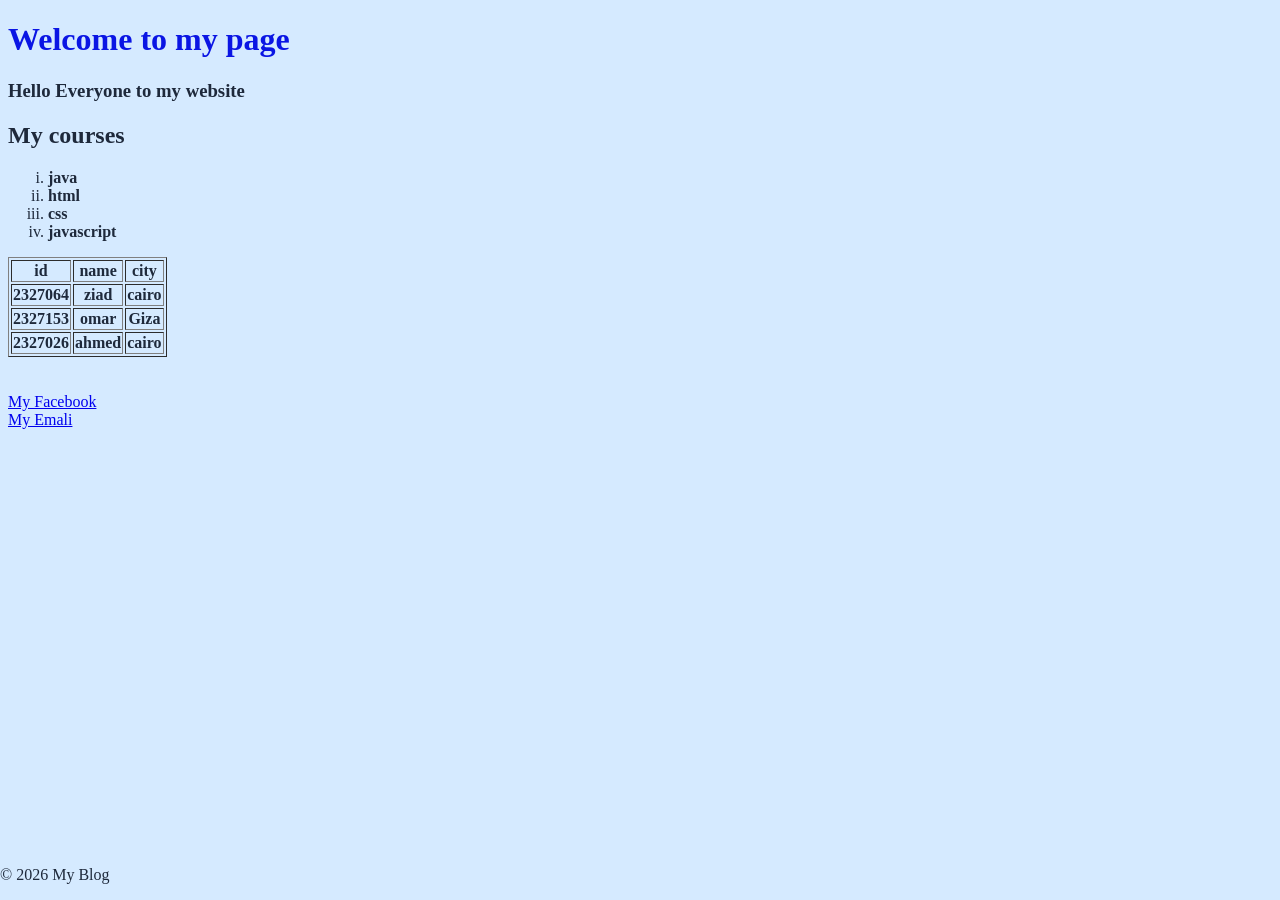
==== about.html @ 9ce2fa90 "Initial commit: add HTML and CSS" ====
<!DOCTYPE html>
<html lang="en,ar">

<head>
    <title> ziad's page2 </title>    
    <meta charset="UTF-8">
    <link rel="stylesheet" href="css/style.css">
</head>

<body>

   <header>
    <h1> Welcome to my page </h1>
   </header>
     
   <main>
      <h3> Hello Everyone to my website </h3>

<h2> My courses</h2>
<ol type = "i">
    <li> <strong> java </strong>  </li>
    <li> <strong> html</strong> </li>
    <li> <strong> css </strong> </li>
    <li> <strong> javascript </strong> </li>
</ol>

   <table border = "1">
    <tr>
        <th> id </th>
        <th> name </th>
        <th> city </th>
    </tr>
    <tr>
        <th> 2327064 </th>
        <th> ziad </th>
        <th> cairo </th>
    </tr>
    <tr>
        <th> 2327153 </th>
        <th> omar </th>
        <th> Giza </th>
    </tr>
    <tr>
        <th> 2327026 </th>
        <th> ahmed </th>
        <th> cairo </th>
    </tr>
   </table>

<br><br>

     <a  target = "_blank" href = "www.facebook.com"> My Facebook </a>
     <br>
     <a  target = "_blank" href = "www.facebook.com"> My Emali </a>
   </main>



   <footer>
        <p> &copy; 2026 My Blog </p> 
   </footer>
       
       
</body>

</html>
---- css/style.css ----
body{
 
    background-color: #d5eaff;
    color: #1e293b;
}
h1{
    
color: rgb(10, 21, 228) ;
}
footer{
    position: fixed;
    bottom : 0 ;
    left: 0;
}
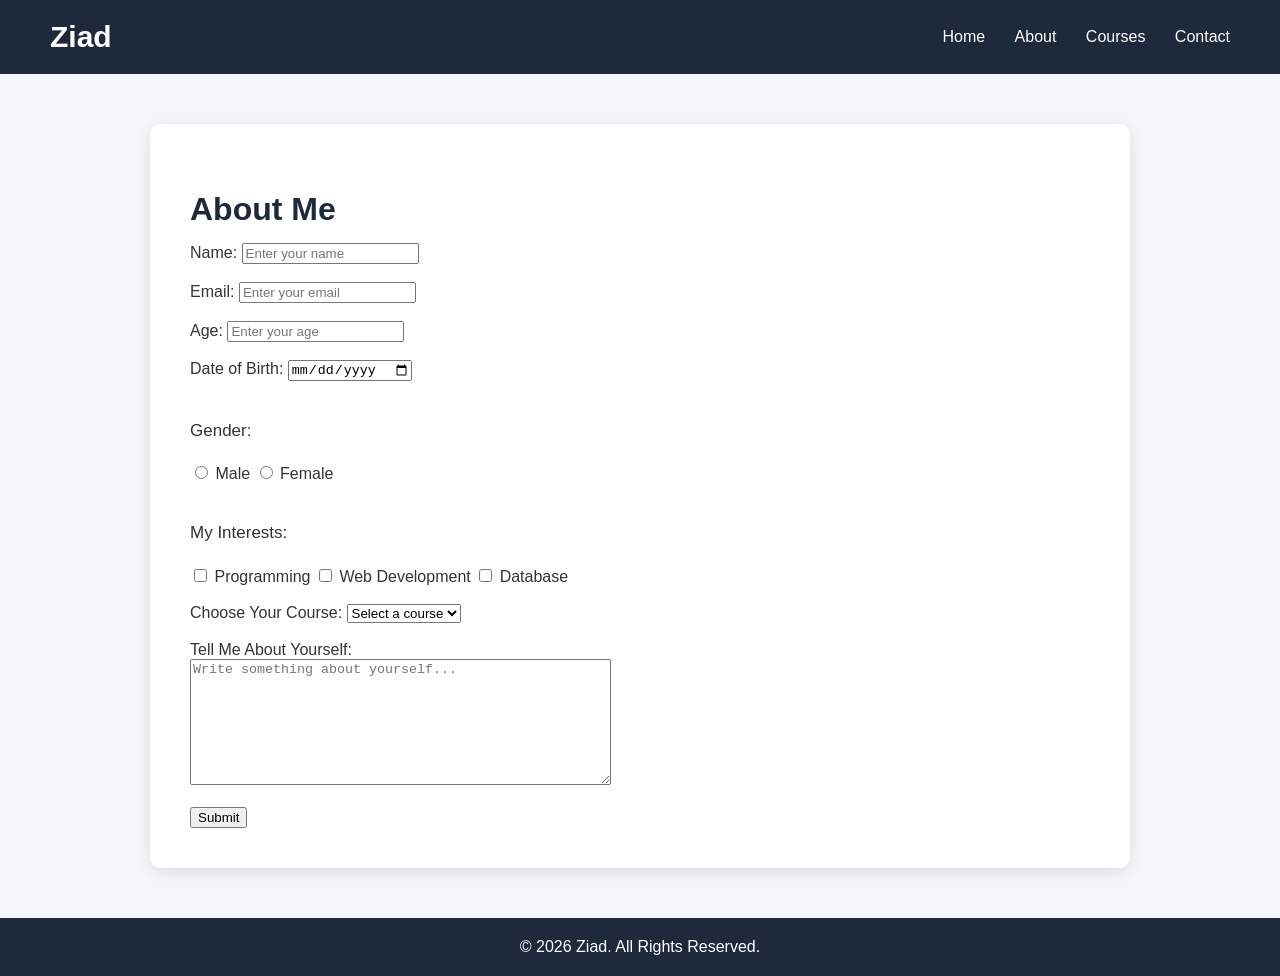
==== commit ce1fcacf: "Update website" ====
--- a/about.html
+++ b/about.html
@@ -1,66 +1,112 @@
 <!DOCTYPE html>
-<html lang="en,ar">
+<html lang="en">
 
 <head>
-    <title> ziad's page2 </title>    
     <meta charset="UTF-8">
+    <meta name="viewport" content="width=device-width, initial-scale=1.0">
+    <title>About Ziad</title>
     <link rel="stylesheet" href="css/style.css">
 </head>
 
 <body>
 
-   <header>
-    <h1> Welcome to my page </h1>
-   </header>
-     
-   <main>
-      <h3> Hello Everyone to my website </h3>
+    <header>
+        <h1>Ziad</h1>
 
-<h2> My courses</h2>
-<ol type = "i">
-    <li> <strong> java </strong>  </li>
-    <li> <strong> html</strong> </li>
-    <li> <strong> css </strong> </li>
-    <li> <strong> javascript </strong> </li>
-</ol>
+        <nav>
+            <a href="index.html">Home</a>
+            <a href="about.html">About</a>
+            <a href="#">Courses</a>
+            <a href="#">Contact</a>
+        </nav>
+    </header>
 
-   <table border = "1">
-    <tr>
-        <th> id </th>
-        <th> name </th>
-        <th> city </th>
-    </tr>
-    <tr>
-        <th> 2327064 </th>
-        <th> ziad </th>
-        <th> cairo </th>
-    </tr>
-    <tr>
-        <th> 2327153 </th>
-        <th> omar </th>
-        <th> Giza </th>
-    </tr>
-    <tr>
-        <th> 2327026 </th>
-        <th> ahmed </th>
-        <th> cairo </th>
-    </tr>
-   </table>
+    <section>
 
-<br><br>
+        <h2>About Me</h2>
 
-     <a  target = "_blank" href = "www.facebook.com"> My Facebook </a>
-     <br>
-     <a  target = "_blank" href = "www.facebook.com"> My Emali </a>
-   </main>
+        <form>
 
+            <label for="name">Name:</label>
+            <input type="text" id="name" name="name" placeholder="Enter your name">
 
+            <br><br>
 
-   <footer>
-        <p> &copy; 2026 My Blog </p> 
-   </footer>
-       
-       
+            <label for="email">Email:</label>
+            <input type="email" id="email" name="email" placeholder="Enter your email">
+
+            <br><br>
+
+            <label for="age">Age:</label>
+            <input type="number" id="age" name="age" placeholder="Enter your age">
+
+            <br><br>
+
+            <label for="date">Date of Birth:</label>
+            <input type="date" id="date" name="date">
+
+            <br><br>
+
+            <p>Gender:</p>
+
+            <input type="radio" id="male" name="gender" value="male">
+            <label for="male">Male</label>
+
+            <input type="radio" id="female" name="gender" value="female">
+            <label for="female">Female</label>
+
+            <br><br>
+
+            <p>My Interests:</p>
+
+            <input type="checkbox" id="programming" name="interest" value="programming">
+            <label for="programming">Programming</label>
+
+            <input type="checkbox" id="web" name="interest" value="web">
+            <label for="web">Web Development</label>
+
+            <input type="checkbox" id="database" name="interest" value="database">
+            <label for="database">Database</label>
+
+            <br><br>
+
+            <label for="course">Choose Your Course:</label>
+
+            <select id="course" name="course">
+                <option value="">Select a course</option>
+                <option value="java">Java</option>
+                <option value="html">HTML</option>
+                <option value="css">CSS</option>
+                <option value="database">Database</option>
+                <option value="algorithm">Algorithm</option>
+                <option value="data-structure">Data Structure</option>
+            </select>
+
+            <br><br>
+
+            <label for="message">Tell Me About Yourself:</label>
+
+            <br>
+
+            <textarea
+                id="message"
+                name="message"
+                rows="8"
+                cols="50"
+                placeholder="Write something about yourself..."></textarea>
+
+            <br><br>
+
+            <input type="submit" value="Submit">
+
+        </form>
+
+    </section>
+
+    <footer>
+        <p>&copy; 2026 Ziad. All Rights Reserved.</p>
+    </footer>
+
 </body>
 
 </html>
--- a/css/style.css
+++ b/css/style.css
@@ -1,17 +1,93 @@
-body{
- 
-    background-color: #d5eaff;
-    color: #1e293b;
-}
-h1{
-    
-color: rgb(10, 21, 228) ;
-}
-footer{
-    position: fixed;
-    bottom : 0 ;
-    left: 0;
+body {
+    margin: 0;
+    font-family: Arial, sans-serif;
+    background-color: #f4f6f8;
+    color: #333;
 }
 
+header {
+    background-color: #1e293b;
+    color: white;
+    padding: 20px 50px;
+    display: flex;
+    justify-content: space-between;
+    align-items: center;
+}
 
-    +header h1 {
+    margin: 0;
+    font-size: 30px;
+}
+
+nav a {
+    color: white;
+    text-decoration: none;
+    margin-left: 25px;
+    font-size: 16px;
+}
+
+nav a:hover {
+    color: #38bdf8;
+}
+
+section {
+    width: 80%;
+    max-width: 900px;
+    margin: 50px auto;
+    background-color: white;
+    padding: 40px;
+    border-radius: 10px;
+    box-shadow: 0 4px 15px rgba(0, 0, 0, 0.1);
+}
+
+section h2 {
+    font-size: 32px;
+    color: #1e293b;
+    margin-bottom: 15px;
+}
+
+section h3 {
+    color: #2563eb;
+    margin-top: 30px;
+}
+
+section p {
+    line-height: 1.8;
+    font-size: 17px;
+}
+
+ul {
+    padding-left: 25px;
+}
+
+li {
+    margin-bottom: 10px;
+    font-size: 16px;
+}
+
+button {
+    background-color: #2563eb;
+    color: white;
+    border: none;
+    padding: 12px 25px;
+    margin-top: 20px;
+    border-radius: 6px;
+    cursor: pointer;
+    font-size: 16px;
+}
+
+button:hover {
+    background-color: #1d4ed8;
+}
+
+footer {
+    background-color: #1e293b;
+    color: white;
+    text-align: center;
+    padding: 20px;
+    margin-top: 50px;
+}
+
+footer p {
+    margin: 0;
+}
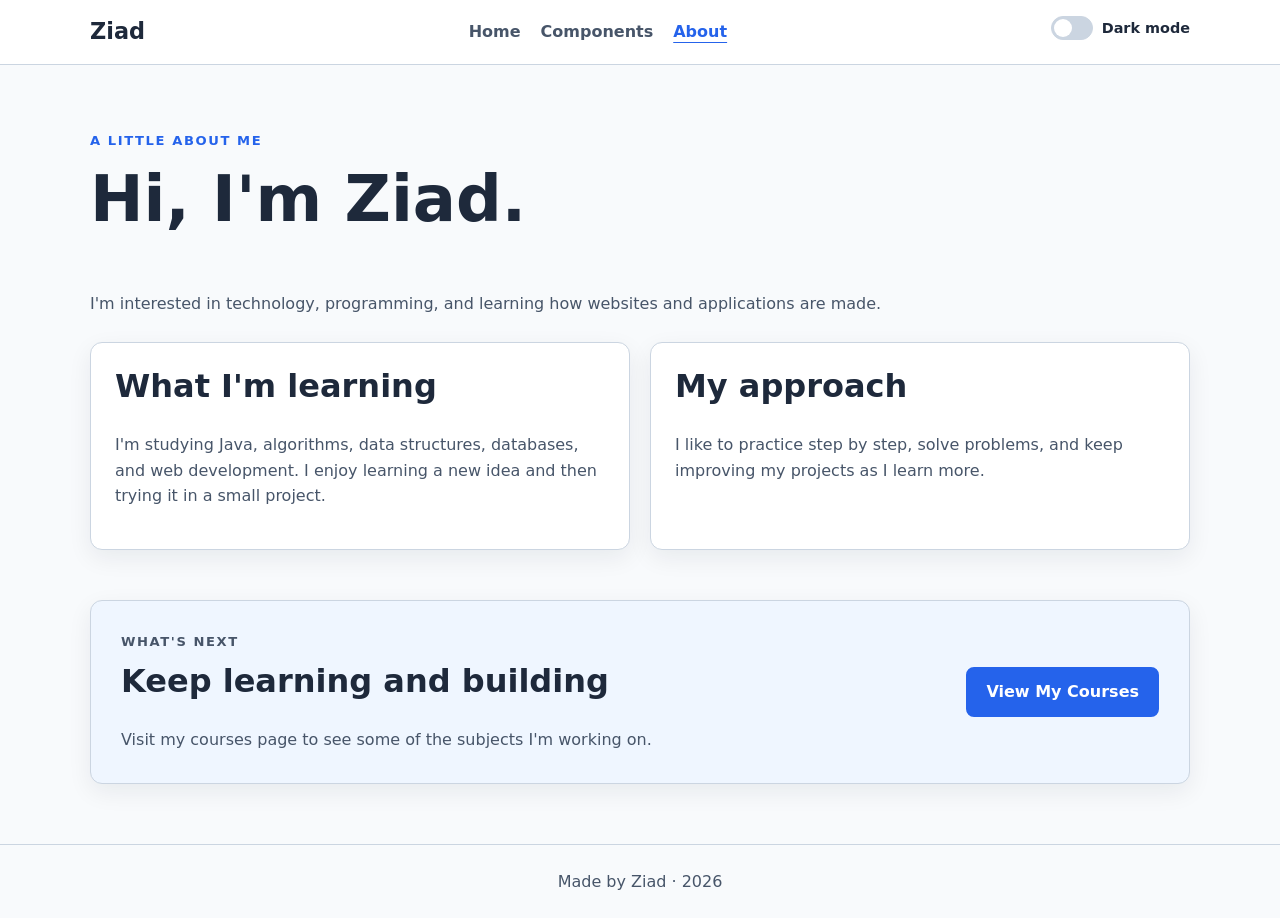
==== commit 503adda6: "Initial commit: add HTML and CSS" ====
--- a/about.html
+++ b/about.html
@@ -1,112 +1,80 @@
 <!DOCTYPE html>
 <html lang="en">
+<head>
+  <meta charset="UTF-8">
+  <meta name="viewport" content="width=device-width, initial-scale=1">
+  <meta name="description" content="Learn more about Ziad and his interests.">
+  <title>Ziad | About Me</title>
+  <link rel="stylesheet" href="css/style.css">
+</head>
+<body>
+  <header class="site-header">
+    <a class="logo" href="index.html">Ziad</a>
 
-<head>
-    <meta charset="UTF-8">
-    <meta name="viewport" content="width=device-width, initial-scale=1.0">
-    <title>About Ziad</title>
-    <link rel="stylesheet" href="css/style.css">
-</head>
+    <nav aria-label="Main navigation">
+      <ul>
+        <li><a href="index.html">Home</a></li>
+        <li><a href="component.html">Components</a></li>
+        <li><a class="active" aria-current="page" href="about.html">About</a></li>
+      </ul>
+    </nav>
 
-<body>
+    <div class="theme-control">
+      <input type="checkbox" id="theme-toggle">
+      <label for="theme-toggle">
+        <span class="switch" aria-hidden="true"></span>
+        <span>Dark mode</span>
+      </label>
+    </div>
+  </header>
 
-    <header>
-        <h1>Ziad</h1>
-
-        <nav>
-            <a href="index.html">Home</a>
-            <a href="about.html">About</a>
-            <a href="#">Courses</a>
-            <a href="#">Contact</a>
-        </nav>
-    </header>
-
-    <section>
-
-        <h2>About Me</h2>
-
-        <form>
-
-            <label for="name">Name:</label>
-            <input type="text" id="name" name="name" placeholder="Enter your name">
-
-            <br><br>
-
-            <label for="email">Email:</label>
-            <input type="email" id="email" name="email" placeholder="Enter your email">
-
-            <br><br>
-
-            <label for="age">Age:</label>
-            <input type="number" id="age" name="age" placeholder="Enter your age">
-
-            <br><br>
-
-            <label for="date">Date of Birth:</label>
-            <input type="date" id="date" name="date">
-
-            <br><br>
-
-            <p>Gender:</p>
-
-            <input type="radio" id="male" name="gender" value="male">
-            <label for="male">Male</label>
-
-            <input type="radio" id="female" name="gender" value="female">
-            <label for="female">Female</label>
-
-            <br><br>
-
-            <p>My Interests:</p>
-
-            <input type="checkbox" id="programming" name="interest" value="programming">
-            <label for="programming">Programming</label>
-
-            <input type="checkbox" id="web" name="interest" value="web">
-            <label for="web">Web Development</label>
-
-            <input type="checkbox" id="database" name="interest" value="database">
-            <label for="database">Database</label>
-
-            <br><br>
-
-            <label for="course">Choose Your Course:</label>
-
-            <select id="course" name="course">
-                <option value="">Select a course</option>
-                <option value="java">Java</option>
-                <option value="html">HTML</option>
-                <option value="css">CSS</option>
-                <option value="database">Database</option>
-                <option value="algorithm">Algorithm</option>
-                <option value="data-structure">Data Structure</option>
-            </select>
-
-            <br><br>
-
-            <label for="message">Tell Me About Yourself:</label>
-
-            <br>
-
-            <textarea
-                id="message"
-                name="message"
-                rows="8"
-                cols="50"
-                placeholder="Write something about yourself..."></textarea>
-
-            <br><br>
-
-            <input type="submit" value="Submit">
-
-        </form>
-
+  <main class="container page-content">
+    <section class="page-heading">
+      <p class="eyebrow">A little about me</p>
+      <h1>Hi, I'm Ziad.</h1>
+      <p>
+        I'm interested in technology, programming, and learning how websites
+        and applications are made.
+      </p>
     </section>
 
-    <footer>
-        <p>&copy; 2026 Ziad. All Rights Reserved.</p>
-    </footer>
+    <section class="about-grid">
+      <article class="card">
+        <h2>What I'm learning</h2>
+        <p>
+          I'm studying Java, algorithms, data structures, databases, and
+          web development. I enjoy learning a new idea and then trying it
+          in a small project.
+        </p>
+      </article>
 
+      <article class="card">
+        <h2>My approach</h2>
+        <p>
+          I like to practice step by step, solve problems, and keep improving
+          my projects as I learn more.
+        </p>
+      </article>
+    </section>
+
+    <section class="content-section">
+      <div class="card feature-card">
+        <div>
+          <p class="eyebrow">What's next</p>
+          <h2>Keep learning and building</h2>
+          <p>
+            Visit my courses page to see some of the subjects I'm working on.
+          </p>
+        </div>
+        <a class="btn" href="index.html#courses">View My Courses</a>
+      </div>
+    </section>
+  </main>
+
+  <footer class="site-footer">
+    <div class="container">
+      <p>Made by Ziad · 2026</p>
+    </div>
+  </footer>
 </body>
-
 </html>
--- a/css/style.css
+++ b/css/style.css
@@ -1,93 +1,454 @@
+:root {
+  --primary: #2563eb;
+  --primary-dark: #1d4ed8;
+  --bg: #f8fafc;
+  --surface: #ffffff;
+  --text: #1e293b;
+  --muted: #475569;
+  --border: #cbd5e1;
+  --soft-blue: #eff6ff;
+  --radius: 12px;
+  --space: 16px;
+  --shadow: 0 8px 24px rgb(15 23 42 / 7%);
+}
+
+* {
+  box-sizing: border-box;
+}
+
+html {
+  scroll-behavior: smooth;
+}
+
 body {
-    margin: 0;
-    font-family: Arial, sans-serif;
-    background-color: #f4f6f8;
-    color: #333;
-}
-
-header {
-    background-color: #1e293b;
-    color: white;
-    padding: 20px 50px;
-    display: flex;
-    justify-content: space-between;
-    align-items: center;
-}
-
-header h1 {
-    margin: 0;
-    font-size: 30px;
-}
-
-nav a {
-    color: white;
-    text-decoration: none;
-    margin-left: 25px;
-    font-size: 16px;
-}
-
-nav a:hover {
-    color: #38bdf8;
-}
-
-section {
-    width: 80%;
-    max-width: 900px;
-    margin: 50px auto;
-    background-color: white;
-    padding: 40px;
-    border-radius: 10px;
-    box-shadow: 0 4px 15px rgba(0, 0, 0, 0.1);
-}
-
-section h2 {
-    font-size: 32px;
-    color: #1e293b;
-    margin-bottom: 15px;
-}
-
-section h3 {
-    color: #2563eb;
-    margin-top: 30px;
-}
-
-section p {
-    line-height: 1.8;
-    font-size: 17px;
-}
-
-ul {
-    padding-left: 25px;
-}
-
-li {
-    margin-bottom: 10px;
-    font-size: 16px;
-}
-
-button {
-    background-color: #2563eb;
-    color: white;
-    border: none;
-    padding: 12px 25px;
-    margin-top: 20px;
-    border-radius: 6px;
-    cursor: pointer;
-    font-size: 16px;
-}
-
-button:hover {
-    background-color: #1d4ed8;
-}
-
-footer {
-    background-color: #1e293b;
-    color: white;
-    text-align: center;
-    padding: 20px;
-    margin-top: 50px;
-}
-
-footer p {
-    margin: 0;
+  margin: 0;
+  background: var(--bg);
+  color: var(--text);
+  font-family: system-ui, -apple-system, "Segoe UI", sans-serif;
+  line-height: 1.6;
+}
+
+h1,
+h2,
+h3,
+p {
+  margin-top: 0;
+}
+
+h1,
+h2,
+h3 {
+  line-height: 1.2;
+}
+
+h1 {
+  font-size: clamp(2.2rem, 5vw, 4rem);
+}
+
+h2 {
+  font-size: clamp(1.5rem, 3vw, 2rem);
+}
+
+.container {
+  width: min(100% - 2 * var(--space), 1100px);
+  margin-inline: auto;
+}
+
+/* Header and navigation */
+.site-header {
+  display: flex;
+  align-items: center;
+  justify-content: space-between;
+  flex-wrap: wrap;
+  gap: 18px;
+  padding: 14px max(var(--space), calc((100% - 1100px) / 2));
+  border-bottom: 1px solid var(--border);
+  background: var(--surface);
+}
+
+.logo {
+  color: var(--text);
+  font-size: 1.4rem;
+  font-weight: 800;
+  text-decoration: none;
+}
+
+.site-header ul {
+  display: flex;
+  flex-wrap: wrap;
+  gap: 20px;
+  margin: 0;
+  padding: 0;
+  list-style: none;
+}
+
+.site-header nav a {
+  color: var(--muted);
+  font-weight: 600;
+  text-decoration: none;
+}
+
+.site-header nav a:hover,
+.site-header nav a.active {
+  color: var(--primary);
+  text-decoration: underline;
+  text-underline-offset: 5px;
+}
+
+/* Light and dark mode toggle */
+.theme-control input {
+  position: absolute;
+  width: 1px;
+  height: 1px;
+  overflow: hidden;
+  clip: rect(0, 0, 0, 0);
+  white-space: nowrap;
+  clip-path: inset(50%);
+}
+
+.theme-control label {
+  display: inline-flex;
+  align-items: center;
+  gap: 9px;
+  color: var(--text);
+  font-size: 0.9rem;
+  font-weight: 600;
+  cursor: pointer;
+}
+
+.switch {
+  position: relative;
+  width: 42px;
+  height: 24px;
+  border: 1px solid var(--border);
+  border-radius: 999px;
+  background: var(--border);
+  transition: background 0.2s;
+}
+
+.switch::after {
+  position: absolute;
+  top: 2px;
+  left: 2px;
+  width: 18px;
+  height: 18px;
+  border-radius: 50%;
+  background: #fff;
+  content: "";
+  transition: transform 0.2s;
+}
+
+#theme-toggle:checked + label .switch {
+  background: var(--primary);
+}
+
+#theme-toggle:checked + label .switch::after {
+  transform: translateX(18px);
+}
+
+#theme-toggle:focus-visible + label {
+  outline: 3px solid #f59e0b;
+  outline-offset: 5px;
+  border-radius: 4px;
+}
+
+/* Theme variables: checkbox enables dark mode without JavaScript */
+body:has(#theme-toggle:checked) {
+  --primary: #93c5fd;
+  --primary-dark: #bfdbfe;
+  --bg: #111827;
+  --surface: #1f2937;
+  --text: #f1f5f9;
+  --muted: #cbd5e1;
+  --border: #475569;
+  --soft-blue: #1e3a5f;
+  --shadow: 0 8px 24px rgb(0 0 0 / 25%);
+}
+
+@media (prefers-color-scheme: dark) {
+  body:not(:has(#theme-toggle:checked)) {
+    --primary: #93c5fd;
+    --primary-dark: #bfdbfe;
+    --bg: #111827;
+    --surface: #1f2937;
+    --text: #f1f5f9;
+    --muted: #cbd5e1;
+    --border: #475569;
+    --soft-blue: #1e3a5f;
+    --shadow: 0 8px 24px rgb(0 0 0 / 25%);
+  }
+}
+
+/* Homepage */
+.hero {
+  padding: 76px 0 54px;
+}
+
+.eyebrow {
+  margin-bottom: 10px;
+  color: var(--primary);
+  font-size: 0.82rem;
+  font-weight: 800;
+  letter-spacing: 0.12em;
+  text-transform: uppercase;
+}
+
+.hero h1 {
+  max-width: 750px;
+  margin-bottom: 18px;
+}
+
+.hero-text {
+  max-width: 620px;
+  color: var(--muted);
+  font-size: 1.1rem;
+}
+
+.actions {
+  display: flex;
+  flex-wrap: wrap;
+  gap: 12px;
+  margin-top: 26px;
+}
+
+.content-section {
+  margin: 42px 0;
+}
+
+.section-heading {
+  margin-bottom: 20px;
+}
+
+.section-heading > p:last-child,
+.page-heading > p:last-child {
+  color: var(--muted);
+}
+
+/* Buttons */
+.btn {
+  display: inline-block;
+  padding: 10px 18px;
+  border: 2px solid var(--primary);
+  border-radius: 8px;
+  background: var(--primary);
+  color: #fff;
+  font: inherit;
+  font-weight: 700;
+  text-align: center;
+  text-decoration: none;
+  cursor: pointer;
+  transition: background 0.15s, border-color 0.15s, transform 0.15s;
+}
+
+.btn:hover:not(:disabled),
+.btn.is-hover {
+  border-color: var(--primary-dark);
+  background: var(--primary-dark);
+  color: #fff;
+  transform: translateY(-1px);
+}
+
+.btn:focus-visible,
+.site-header a:focus-visible,
+.table-wrap:focus-visible {
+  outline: 3px solid #f59e0b;
+  outline-offset: 3px;
+}
+
+.btn:disabled {
+  border-color: #cbd5e1;
+  background: #e2e8f0;
+  color: #334155;
+  cursor: not-allowed;
+}
+
+.btn-outline {
+  background: transparent;
+  color: var(--primary);
+}
+
+.btn-outline:hover:not(:disabled) {
+  background: var(--primary);
+  color: #fff;
+}
+
+/* Course grid and cards */
+.course-grid {
+  display: grid;
+  grid-template-columns: repeat(3, minmax(0, 1fr));
+  gap: 20px;
+}
+
+.card {
+  padding: 24px;
+  border: 1px solid var(--border);
+  border-radius: var(--radius);
+  background: var(--surface);
+  box-shadow: var(--shadow);
+}
+
+.course-card {
+  min-height: 200px;
+}
+
+.course-card p,
+.card p {
+  color: var(--muted);
+}
+
+.course-number {
+  display: inline-block;
+  margin-bottom: 16px;
+  color: var(--primary);
+  font-size: 0.8rem;
+  font-weight: 800;
+  letter-spacing: 0.08em;
+}
+
+.feature-card {
+  display: flex;
+  align-items: center;
+  justify-content: space-between;
+  gap: 24px;
+  margin: 50px 0;
+  padding: 30px;
+  border: 1px solid var(--border);
+  border-radius: var(--radius);
+  background: var(--soft-blue);
+}
+
+.feature-card p:last-child {
+  margin-bottom: 0;
+  color: var(--muted);
+}
+
+.page-content {
+  min-height: 70vh;
+  padding-top: 30px;
+}
+
+.page-heading {
+  padding: 35px 0 10px;
+}
+
+.component-row {
+  display: flex;
+  flex-wrap: wrap;
+  align-items: center;
+  gap: 18px;
+}
+
+.component-row .label {
+  margin: 8px 0 0;
+}
+
+.label {
+  color: var(--muted);
+  font-size: 0.9rem;
+}
+
+.sample-card {
+  max-width: 380px;
+}
+
+/* Responsive table */
+.table-wrap {
+  overflow-x: auto;
+  border: 1px solid var(--border);
+  border-radius: var(--radius);
+  background: var(--surface);
+}
+
+table {
+  width: 100%;
+  min-width: 520px;
+  border-collapse: collapse;
+}
+
+th,
+td {
+  padding: 13px 16px;
+  text-align: left;
+}
+
+th {
+  background: var(--primary);
+  color: #fff;
+  white-space: nowrap;
+}
+
+tbody tr:nth-child(even) {
+  background: var(--bg);
+}
+
+tbody tr:hover {
+  background: var(--soft-blue);
+}
+
+.badge {
+  display: inline-block;
+  padding: 3px 10px;
+  border-radius: 999px;
+  background: #dcfce7;
+  color: #14532d;
+  font-size: 0.85rem;
+  font-weight: 700;
+}
+
+.badge-planned {
+  background: #fef3c7;
+  color: #78350f;
+}
+
+/* About page */
+.about-grid {
+  display: grid;
+  grid-template-columns: repeat(2, minmax(0, 1fr));
+  gap: 20px;
+}
+
+/* Footer */
+.site-footer {
+  margin-top: 60px;
+  padding: 24px 0;
+  border-top: 1px solid var(--border);
+  color: var(--muted);
+  text-align: center;
+}
+
+.site-footer p {
+  margin: 0;
+}
+
+/* Tablet: two course columns */
+@media (min-width: 701px) and (max-width: 999px) {
+  .course-grid {
+    grid-template-columns: repeat(2, minmax(0, 1fr));
+  }
+}
+
+/* Mobile: one course column */
+@media (max-width: 700px) {
+  .site-header {
+    align-items: flex-start;
+    flex-direction: column;
+  }
+
+  .site-header ul {
+    gap: 12px 18px;
+  }
+
+  .course-grid,
+  .about-grid {
+    grid-template-columns: 1fr;
+  }
+
+  .hero {
+    padding-top: 48px;
+  }
+
+  .feature-card {
+    align-items: flex-start;
+    flex-direction: column;
+  }
 }
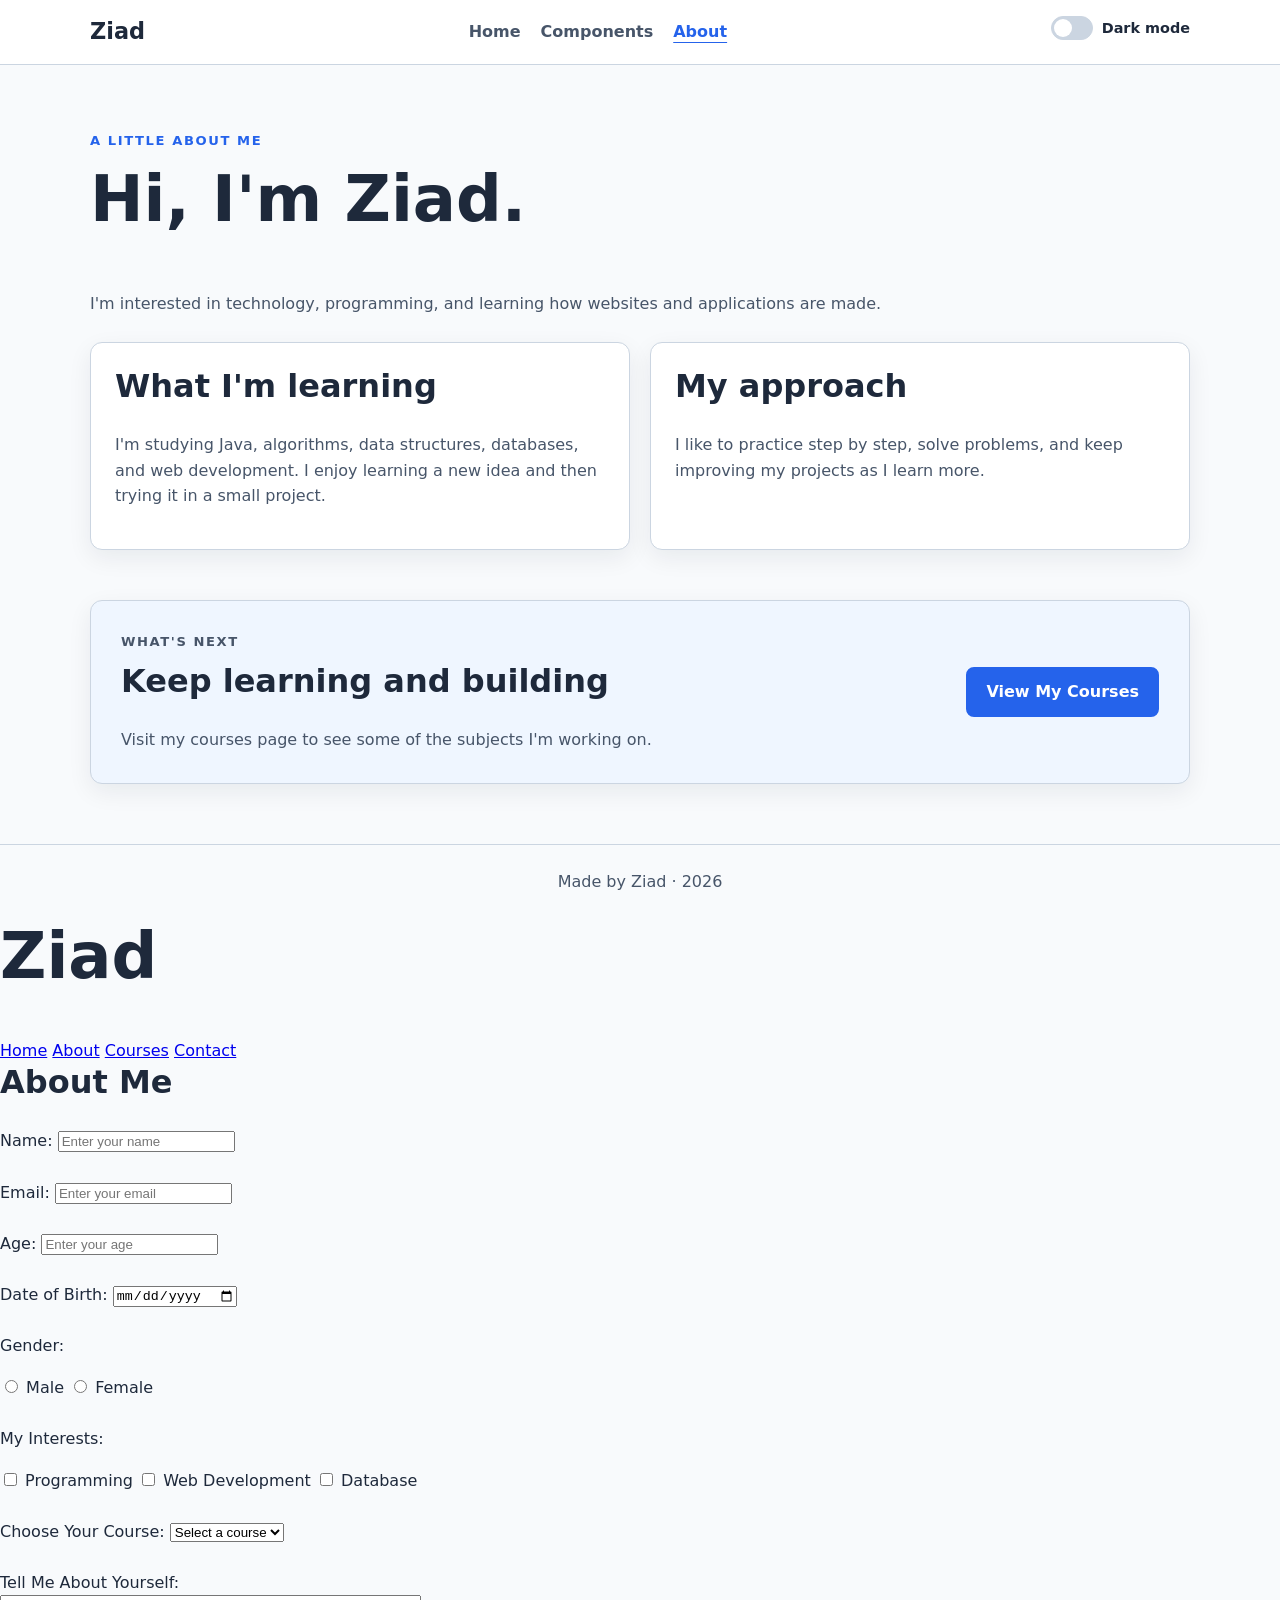
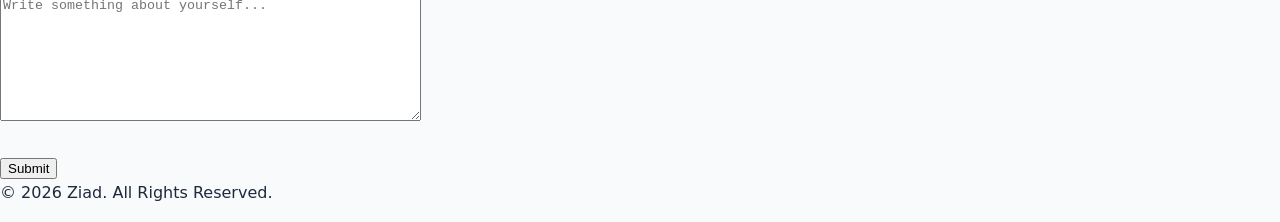
==== commit 5f84c09b: "Update project files" ====
--- a/about.html
+++ b/about.html
@@ -1,5 +1,6 @@
 <!DOCTYPE html>
 <html lang="en">
+
 <head>
   <meta charset="UTF-8">
   <meta name="viewport" content="width=device-width, initial-scale=1">
@@ -77,4 +78,113 @@
     </div>
   </footer>
 </body>
+
+<head>
+    <meta charset="UTF-8">
+    <meta name="viewport" content="width=device-width, initial-scale=1.0">
+    <title>About Ziad</title>
+    <link rel="stylesheet" href="css/style.css">
+</head>
+
+<body>
+
+    <header>
+        <h1>Ziad</h1>
+
+        <nav>
+            <a href="index.html">Home</a>
+            <a href="about.html">About</a>
+            <a href="#">Courses</a>
+            <a href="#">Contact</a>
+        </nav>
+    </header>
+
+    <section>
+
+        <h2>About Me</h2>
+
+        <form>
+
+            <label for="name">Name:</label>
+            <input type="text" id="name" name="name" placeholder="Enter your name">
+
+            <br><br>
+
+            <label for="email">Email:</label>
+            <input type="email" id="email" name="email" placeholder="Enter your email">
+
+            <br><br>
+
+            <label for="age">Age:</label>
+            <input type="number" id="age" name="age" placeholder="Enter your age">
+
+            <br><br>
+
+            <label for="date">Date of Birth:</label>
+            <input type="date" id="date" name="date">
+
+            <br><br>
+
+            <p>Gender:</p>
+
+            <input type="radio" id="male" name="gender" value="male">
+            <label for="male">Male</label>
+
+            <input type="radio" id="female" name="gender" value="female">
+            <label for="female">Female</label>
+
+            <br><br>
+
+            <p>My Interests:</p>
+
+            <input type="checkbox" id="programming" name="interest" value="programming">
+            <label for="programming">Programming</label>
+
+            <input type="checkbox" id="web" name="interest" value="web">
+            <label for="web">Web Development</label>
+
+            <input type="checkbox" id="database" name="interest" value="database">
+            <label for="database">Database</label>
+
+            <br><br>
+
+            <label for="course">Choose Your Course:</label>
+
+            <select id="course" name="course">
+                <option value="">Select a course</option>
+                <option value="java">Java</option>
+                <option value="html">HTML</option>
+                <option value="css">CSS</option>
+                <option value="database">Database</option>
+                <option value="algorithm">Algorithm</option>
+                <option value="data-structure">Data Structure</option>
+            </select>
+
+            <br><br>
+
+            <label for="message">Tell Me About Yourself:</label>
+
+            <br>
+
+            <textarea
+                id="message"
+                name="message"
+                rows="8"
+                cols="50"
+                placeholder="Write something about yourself..."></textarea>
+
+            <br><br>
+
+            <input type="submit" value="Submit">
+
+        </form>
+
+    </section>
+
+    <footer>
+        <p>&copy; 2026 Ziad. All Rights Reserved.</p>
+    </footer>
+
+</body>
+
 </html>
--- a/css/style.css
+++ b/css/style.css
@@ -53,8 +53,6 @@
   width: min(100% - 2 * var(--space), 1100px);
   margin-inline: auto;
 }
-
-/* Header and navigation */
 .site-header {
   display: flex;
   align-items: center;
@@ -95,7 +93,6 @@
   text-underline-offset: 5px;
 }
 
-/* Light and dark mode toggle */
 .theme-control input {
   position: absolute;
   width: 1px;
@@ -152,7 +149,6 @@
   border-radius: 4px;
 }
 
-/* Theme variables: checkbox enables dark mode without JavaScript */
 body:has(#theme-toggle:checked) {
   --primary: #93c5fd;
   --primary-dark: #bfdbfe;
@@ -179,7 +175,6 @@
   }
 }
 
-/* Homepage */
 .hero {
   padding: 76px 0 54px;
 }
@@ -224,7 +219,6 @@
   color: var(--muted);
 }
 
-/* Buttons */
 .btn {
   display: inline-block;
   padding: 10px 18px;
@@ -272,7 +266,6 @@
   color: #fff;
 }
 
-/* Course grid and cards */
 .course-grid {
   display: grid;
   grid-template-columns: repeat(3, minmax(0, 1fr));
@@ -351,7 +344,7 @@
   max-width: 380px;
 }
 
-/* Responsive table */
+
 .table-wrap {
   overflow-x: auto;
   border: 1px solid var(--border);
@@ -400,14 +393,13 @@
   color: #78350f;
 }
 
-/* About page */
+
 .about-grid {
   display: grid;
   grid-template-columns: repeat(2, minmax(0, 1fr));
   gap: 20px;
 }
 
-/* Footer */
 .site-footer {
   margin-top: 60px;
   padding: 24px 0;
@@ -420,14 +412,12 @@
   margin: 0;
 }
 
-/* Tablet: two course columns */
 @media (min-width: 701px) and (max-width: 999px) {
   .course-grid {
     grid-template-columns: repeat(2, minmax(0, 1fr));
   }
 }
 
-/* Mobile: one course column */
 @media (max-width: 700px) {
   .site-header {
     align-items: flex-start;
--- a/css/style.css
+++ b/css/style.css
@@ -53,8 +53,6 @@
   width: min(100% - 2 * var(--space), 1100px);
   margin-inline: auto;
 }
-
-/* Header and navigation */
 .site-header {
   display: flex;
   align-items: center;
@@ -95,7 +93,6 @@
   text-underline-offset: 5px;
 }
 
-/* Light and dark mode toggle */
 .theme-control input {
   position: absolute;
   width: 1px;
@@ -152,7 +149,6 @@
   border-radius: 4px;
 }
 
-/* Theme variables: checkbox enables dark mode without JavaScript */
 body:has(#theme-toggle:checked) {
   --primary: #93c5fd;
   --primary-dark: #bfdbfe;
@@ -179,7 +175,6 @@
   }
 }
 
-/* Homepage */
 .hero {
   padding: 76px 0 54px;
 }
@@ -224,7 +219,6 @@
   color: var(--muted);
 }
 
-/* Buttons */
 .btn {
   display: inline-block;
   padding: 10px 18px;
@@ -272,7 +266,6 @@
   color: #fff;
 }
 
-/* Course grid and cards */
 .course-grid {
   display: grid;
   grid-template-columns: repeat(3, minmax(0, 1fr));
@@ -351,7 +344,7 @@
   max-width: 380px;
 }
 
-/* Responsive table */
+
 .table-wrap {
   overflow-x: auto;
   border: 1px solid var(--border);
@@ -400,14 +393,13 @@
   color: #78350f;
 }
 
-/* About page */
+
 .about-grid {
   display: grid;
   grid-template-columns: repeat(2, minmax(0, 1fr));
   gap: 20px;
 }
 
-/* Footer */
 .site-footer {
   margin-top: 60px;
   padding: 24px 0;
@@ -420,14 +412,12 @@
   margin: 0;
 }
 
-/* Tablet: two course columns */
 @media (min-width: 701px) and (max-width: 999px) {
   .course-grid {
     grid-template-columns: repeat(2, minmax(0, 1fr));
   }
 }
 
-/* Mobile: one course column */
 @media (max-width: 700px) {
   .site-header {
     align-items: flex-start;
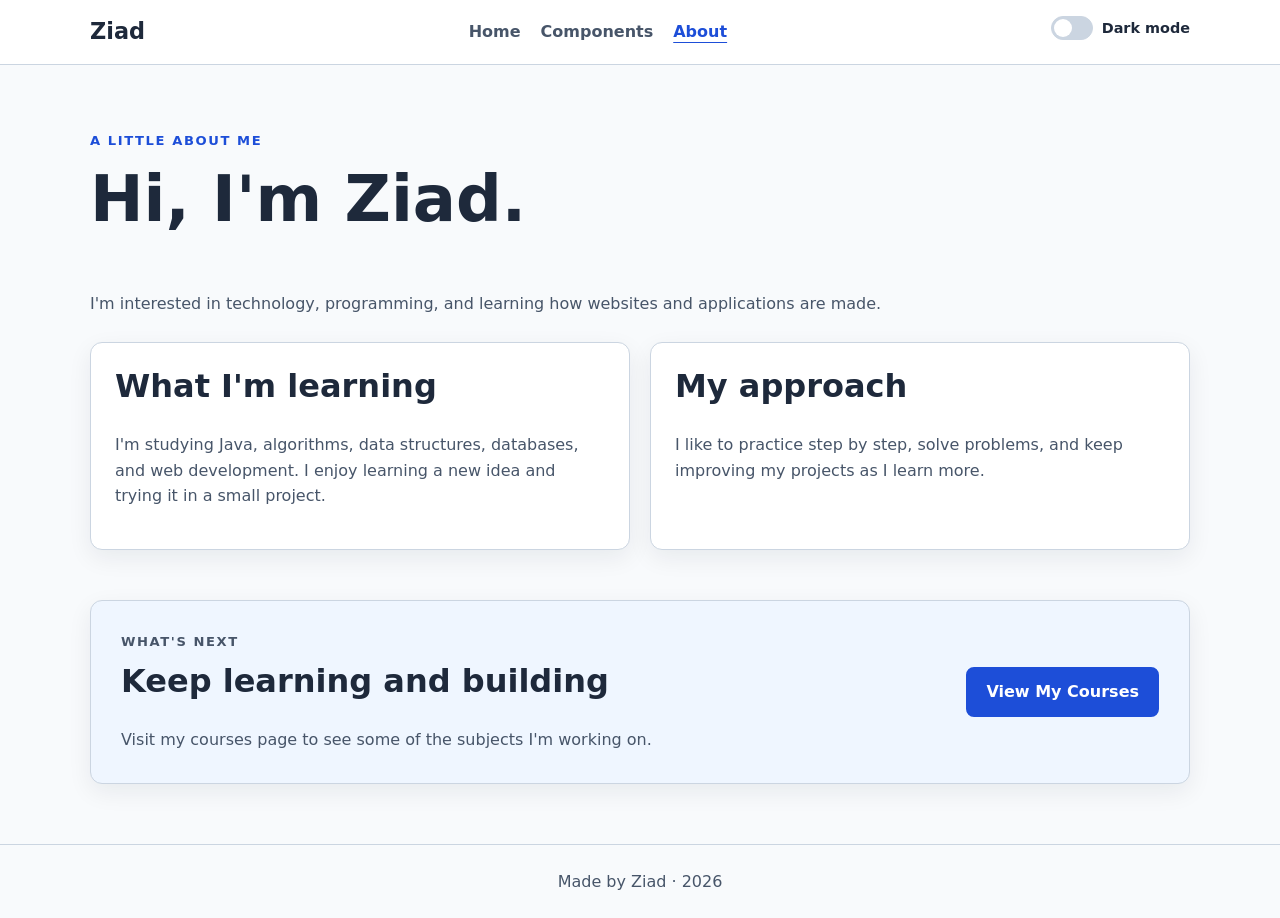
==== commit c1ea23b7: "Update project files" ====
--- a/about.html
+++ b/about.html
@@ -1,6 +1,5 @@
 <!DOCTYPE html>
 <html lang="en">
-
 <head>
   <meta charset="UTF-8">
   <meta name="viewport" content="width=device-width, initial-scale=1">
@@ -39,13 +38,13 @@
       </p>
     </section>
 
-    <section class="about-grid">
+    <section class="about-grid" aria-label="About me">
       <article class="card">
         <h2>What I'm learning</h2>
         <p>
           I'm studying Java, algorithms, data structures, databases, and
-          web development. I enjoy learning a new idea and then trying it
-          in a small project.
+          web development. I enjoy learning a new idea and trying it in a
+          small project.
         </p>
       </article>
 
@@ -78,113 +77,4 @@
     </div>
   </footer>
 </body>
-
-<head>
-    <meta charset="UTF-8">
-    <meta name="viewport" content="width=device-width, initial-scale=1.0">
-    <title>About Ziad</title>
-    <link rel="stylesheet" href="css/style.css">
-</head>
-
-<body>
-
-    <header>
-        <h1>Ziad</h1>
-
-        <nav>
-            <a href="index.html">Home</a>
-            <a href="about.html">About</a>
-            <a href="#">Courses</a>
-            <a href="#">Contact</a>
-        </nav>
-    </header>
-
-    <section>
-
-        <h2>About Me</h2>
-
-        <form>
-
-            <label for="name">Name:</label>
-            <input type="text" id="name" name="name" placeholder="Enter your name">
-
-            <br><br>
-
-            <label for="email">Email:</label>
-            <input type="email" id="email" name="email" placeholder="Enter your email">
-
-            <br><br>
-
-            <label for="age">Age:</label>
-            <input type="number" id="age" name="age" placeholder="Enter your age">
-
-            <br><br>
-
-            <label for="date">Date of Birth:</label>
-            <input type="date" id="date" name="date">
-
-            <br><br>
-
-            <p>Gender:</p>
-
-            <input type="radio" id="male" name="gender" value="male">
-            <label for="male">Male</label>
-
-            <input type="radio" id="female" name="gender" value="female">
-            <label for="female">Female</label>
-
-            <br><br>
-
-            <p>My Interests:</p>
-
-            <input type="checkbox" id="programming" name="interest" value="programming">
-            <label for="programming">Programming</label>
-
-            <input type="checkbox" id="web" name="interest" value="web">
-            <label for="web">Web Development</label>
-
-            <input type="checkbox" id="database" name="interest" value="database">
-            <label for="database">Database</label>
-
-            <br><br>
-
-            <label for="course">Choose Your Course:</label>
-
-            <select id="course" name="course">
-                <option value="">Select a course</option>
-                <option value="java">Java</option>
-                <option value="html">HTML</option>
-                <option value="css">CSS</option>
-                <option value="database">Database</option>
-                <option value="algorithm">Algorithm</option>
-                <option value="data-structure">Data Structure</option>
-            </select>
-
-            <br><br>
-
-            <label for="message">Tell Me About Yourself:</label>
-
-            <br>
-
-            <textarea
-                id="message"
-                name="message"
-                rows="8"
-                cols="50"
-                placeholder="Write something about yourself..."></textarea>
-
-            <br><br>
-
-            <input type="submit" value="Submit">
-
-        </form>
-
-    </section>
-
-    <footer>
-        <p>&copy; 2026 Ziad. All Rights Reserved.</p>
-    </footer>
-
-</body>
-
 </html>
--- a/css/style.css
+++ b/css/style.css
@@ -1,12 +1,20 @@
 :root {
-  --primary: #2563eb;
-  --primary-dark: #1d4ed8;
+  color-scheme: light dark;
+  --primary: #1d4ed8;
+  --primary-hover: #1e40af;
   --bg: #f8fafc;
   --surface: #ffffff;
   --text: #1e293b;
   --muted: #475569;
   --border: #cbd5e1;
   --soft-blue: #eff6ff;
+  --focus: #b45309;
+  --success-bg: #dcfce7;
+  --success-text: #14532d;
+  --info-bg: #dbeafe;
+  --info-text: #1e3a8a;
+  --warning-bg: #fef3c7;
+  --warning-text: #78350f;
   --radius: 12px;
   --space: 16px;
   --shadow: 0 8px 24px rgb(15 23 42 / 7%);
@@ -53,6 +61,7 @@
   width: min(100% - 2 * var(--space), 1100px);
   margin-inline: auto;
 }
+
 .site-header {
   display: flex;
   align-items: center;
@@ -98,9 +107,8 @@
   width: 1px;
   height: 1px;
   overflow: hidden;
-  clip: rect(0, 0, 0, 0);
+  clip-path: inset(50%);
   white-space: nowrap;
-  clip-path: inset(50%);
 }
 
 .theme-control label {
@@ -120,7 +128,6 @@
   border: 1px solid var(--border);
   border-radius: 999px;
   background: var(--border);
-  transition: background 0.2s;
 }
 
 .switch::after {
@@ -130,7 +137,7 @@
   width: 18px;
   height: 18px;
   border-radius: 50%;
-  background: #fff;
+  background: #ffffff;
   content: "";
   transition: transform 0.2s;
 }
@@ -144,35 +151,67 @@
 }
 
 #theme-toggle:focus-visible + label {
-  outline: 3px solid #f59e0b;
+  outline: 3px solid var(--focus);
   outline-offset: 5px;
   border-radius: 4px;
 }
 
+@media (prefers-color-scheme: dark) {
+  :root {
+    --primary: #93c5fd;
+    --primary-hover: #bfdbfe;
+    --bg: #111827;
+    --surface: #1f2937;
+    --text: #f1f5f9;
+    --muted: #cbd5e1;
+    --border: #475569;
+    --soft-blue: #1e3a5f;
+    --focus: #fbbf24;
+    --success-bg: #14532d;
+    --success-text: #f0fdf4;
+    --info-bg: #1e3a8a;
+    --info-text: #eff6ff;
+    --warning-bg: #78350f;
+    --warning-text: #fffbeb;
+    --shadow: 0 8px 24px rgb(0 0 0 / 25%);
+  }
+
+  .btn {
+    color: #111827;
+  }
+
+  .btn:hover:not(:disabled),
+  .btn.is-hover {
+    color: #111827;
+  }
+}
+
 body:has(#theme-toggle:checked) {
   --primary: #93c5fd;
-  --primary-dark: #bfdbfe;
+  --primary-hover: #bfdbfe;
   --bg: #111827;
   --surface: #1f2937;
   --text: #f1f5f9;
   --muted: #cbd5e1;
   --border: #475569;
   --soft-blue: #1e3a5f;
+  --focus: #fbbf24;
+  --success-bg: #14532d;
+  --success-text: #f0fdf4;
+  --info-bg: #1e3a8a;
+  --info-text: #eff6ff;
+  --warning-bg: #78350f;
+  --warning-text: #fffbeb;
   --shadow: 0 8px 24px rgb(0 0 0 / 25%);
 }
 
-@media (prefers-color-scheme: dark) {
-  body:not(:has(#theme-toggle:checked)) {
-    --primary: #93c5fd;
-    --primary-dark: #bfdbfe;
-    --bg: #111827;
-    --surface: #1f2937;
-    --text: #f1f5f9;
-    --muted: #cbd5e1;
-    --border: #475569;
-    --soft-blue: #1e3a5f;
-    --shadow: 0 8px 24px rgb(0 0 0 / 25%);
-  }
+body:has(#theme-toggle:checked) .btn {
+  color: #111827;
+}
+
+body:has(#theme-toggle:checked) .btn:hover:not(:disabled),
+body:has(#theme-toggle:checked) .btn.is-hover {
+  color: #111827;
 }
 
 .hero {
@@ -225,7 +264,7 @@
   border: 2px solid var(--primary);
   border-radius: 8px;
   background: var(--primary);
-  color: #fff;
+  color: #ffffff;
   font: inherit;
   font-weight: 700;
   text-align: center;
@@ -236,21 +275,22 @@
 
 .btn:hover:not(:disabled),
 .btn.is-hover {
-  border-color: var(--primary-dark);
-  background: var(--primary-dark);
-  color: #fff;
+  border-color: var(--primary-hover);
+  background: var(--primary-hover);
+  color: #ffffff;
   transform: translateY(-1px);
 }
 
 .btn:focus-visible,
 .site-header a:focus-visible,
-.table-wrap:focus-visible {
-  outline: 3px solid #f59e0b;
+.table-wrap:focus-visible,
+.modal-close:focus-visible {
+  outline: 3px solid var(--focus);
   outline-offset: 3px;
 }
 
 .btn:disabled {
-  border-color: #cbd5e1;
+  border-color: #64748b;
   background: #e2e8f0;
   color: #334155;
   cursor: not-allowed;
@@ -263,7 +303,7 @@
 
 .btn-outline:hover:not(:disabled) {
   background: var(--primary);
-  color: #fff;
+  color: #ffffff;
 }
 
 .course-grid {
@@ -326,8 +366,8 @@
 
 .component-row {
   display: flex;
+  align-items: center;
   flex-wrap: wrap;
-  align-items: center;
   gap: 18px;
 }
 
@@ -344,7 +384,125 @@
   max-width: 380px;
 }
 
-
+.form-card {
+  display: grid;
+  gap: 18px;
+  max-width: 620px;
+  padding: 24px;
+  border: 1px solid var(--border);
+  border-radius: var(--radius);
+  background: var(--surface);
+  box-shadow: var(--shadow);
+}
+
+.form-field {
+  display: grid;
+  gap: 6px;
+}
+
+.form-field label {
+  color: var(--text);
+  font-weight: 700;
+}
+
+.form-field input,
+.form-field select,
+.form-field textarea {
+  width: 100%;
+  min-height: 44px;
+  padding: 10px 12px;
+  border: 1px solid var(--border);
+  border-radius: 8px;
+  background: var(--bg);
+  color: var(--text);
+  font: inherit;
+}
+
+.form-field textarea {
+  min-height: 120px;
+  resize: vertical;
+}
+
+.form-field input:focus-visible,
+.form-field select:focus-visible,
+.form-field textarea:focus-visible {
+  outline: 3px solid var(--focus);
+  outline-offset: 2px;
+}
+
+
+.alert {
+  margin: 14px 0;
+  padding: 14px 16px;
+  border: 1px solid currentColor;
+  border-radius: 8px;
+}
+
+.alert-success {
+  background: var(--success-bg);
+  color: var(--success-text);
+}
+
+.alert-info {
+  background: var(--info-bg);
+  color: var(--info-text);
+}
+
+.alert-warning {
+  background: var(--warning-bg);
+  color: var(--warning-text);
+}
+
+/* CSS-only modal using :target */
+.modal {
+  position: fixed;
+  z-index: 10;
+  inset: 0;
+  display: none;
+}
+
+.modal:target {
+  display: block;
+}
+
+.modal-backdrop {
+  display: grid;
+  min-height: 100%;
+  padding: 20px;
+  place-items: center;
+  background: rgb(15 23 42 / 70%);
+}
+
+.modal-content {
+  position: relative;
+  width: min(100%, 500px);
+  padding: 32px;
+  border: 1px solid var(--border);
+  border-radius: var(--radius);
+  background: var(--surface);
+  color: var(--text);
+  box-shadow: var(--shadow);
+}
+
+.modal-content h3 {
+  padding-right: 32px;
+}
+
+.modal-close {
+  position: absolute;
+  top: 12px;
+  right: 16px;
+  color: var(--text);
+  font-size: 1.8rem;
+  line-height: 1;
+  text-decoration: none;
+}
+
+body:has(.modal:target) {
+  overflow: hidden;
+}
+
+/* Responsive table */
 .table-wrap {
   overflow-x: auto;
   border: 1px solid var(--border);
@@ -366,7 +524,7 @@
 
 th {
   background: var(--primary);
-  color: #fff;
+  color: #111827;
   white-space: nowrap;
 }
 
@@ -382,24 +540,25 @@
   display: inline-block;
   padding: 3px 10px;
   border-radius: 999px;
-  background: #dcfce7;
-  color: #14532d;
+  background: var(--success-bg);
+  color: var(--success-text);
   font-size: 0.85rem;
   font-weight: 700;
 }
 
 .badge-planned {
-  background: #fef3c7;
-  color: #78350f;
-}
-
-
+  background: var(--warning-bg);
+  color: var(--warning-text);
+}
+
+/* About page */
 .about-grid {
   display: grid;
   grid-template-columns: repeat(2, minmax(0, 1fr));
   gap: 20px;
 }
 
+/* Footer */
 .site-footer {
   margin-top: 60px;
   padding: 24px 0;
@@ -412,12 +571,14 @@
   margin: 0;
 }
 
+/* Tablet: two course columns */
 @media (min-width: 701px) and (max-width: 999px) {
   .course-grid {
     grid-template-columns: repeat(2, minmax(0, 1fr));
   }
 }
 
+/* Mobile: one course column */
 @media (max-width: 700px) {
   .site-header {
     align-items: flex-start;
@@ -441,4 +602,20 @@
     align-items: flex-start;
     flex-direction: column;
   }
+
+  .modal-content {
+    padding: 26px 22px;
+  }
+}
+
+/* Reduce motion when requested by the visitor */
+@media (prefers-reduced-motion: reduce) {
+  *,
+  *::before,
+  *::after {
+    scroll-behavior: auto !important;
+    transition-duration: 0.01ms !important;
+    animation-duration: 0.01ms !important;
+    animation-iteration-count: 1 !important;
+  }
 }
